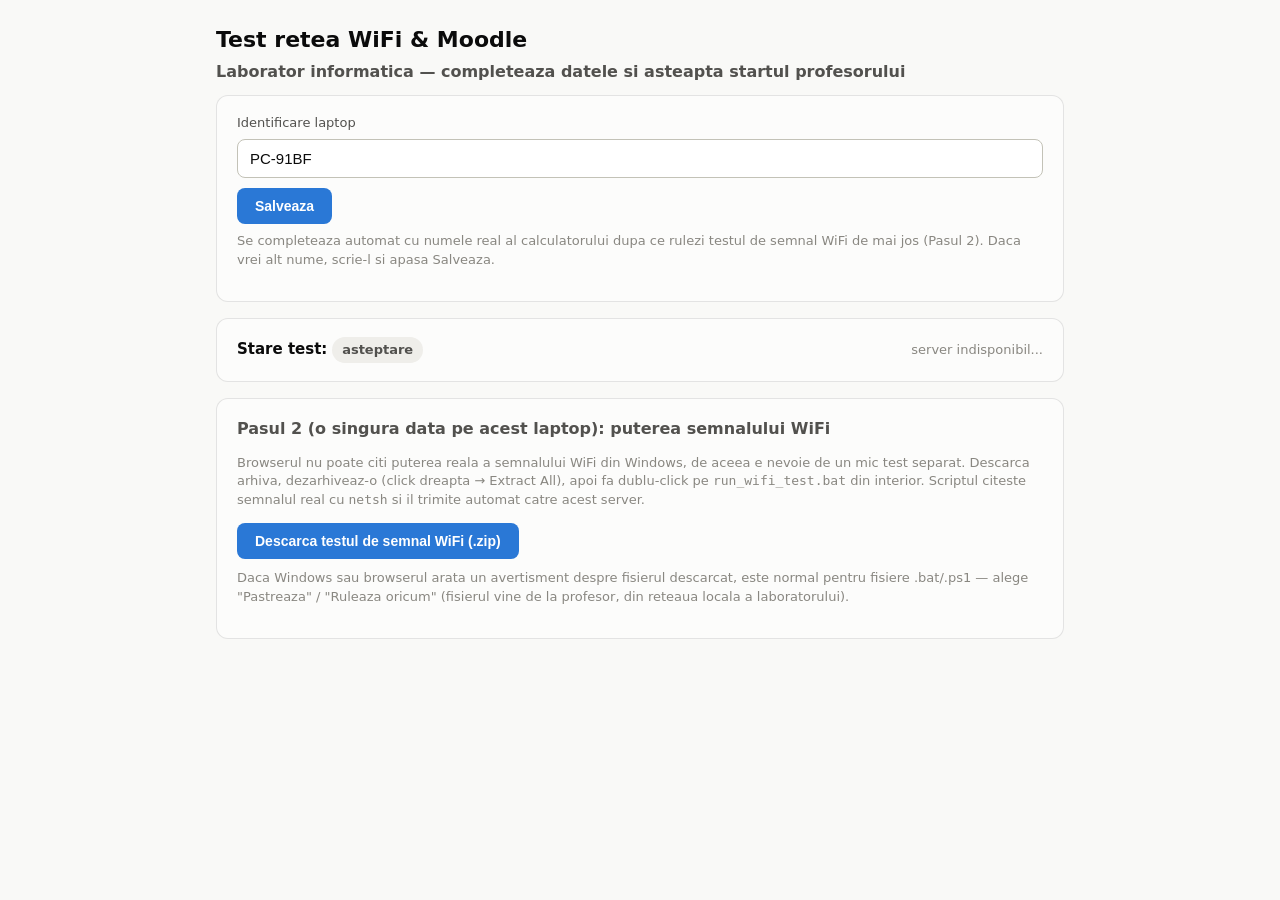
==== static/index.html @ 14b4c061 "Test retea WiFi si Moodle pentru laboratorul de informatica - lab_server.py: server central (port 80" ====
<!doctype html>
<html lang="ro">
<head>
<meta charset="utf-8">
<meta name="viewport" content="width=device-width, initial-scale=1">
<title>Test retea WiFi — Laborator informatica</title>
<link rel="stylesheet" href="/static/style.css">
</head>
<body>
<div class="wrap">
  <h1>Test retea WiFi &amp; Moodle</h1>
  <h2>Laborator informatica — completeaza datele si asteapta startul profesorului</h2>

  <div class="card" id="card-id">
    <label for="clientId">Identificare laptop</label>
    <div class="row">
      <input type="text" id="clientId" placeholder="PC-01">
      <button id="btnSave">Salveaza</button>
    </div>
    <p class="muted" style="margin-top:8px;">
      Se completeaza automat cu numele real al calculatorului dupa ce rulezi testul de
      semnal WiFi de mai jos (Pasul 2). Daca vrei alt nume, scrie-l si apasa Salveaza.
    </p>
  </div>

  <div class="card">
    <div class="row" style="justify-content: space-between;">
      <div>
        <strong>Stare test:</strong>
        <span class="status-pill idle" id="statusPill">asteptare</span>
      </div>
      <span class="muted" id="sessionInfo"></span>
    </div>
  </div>

  <div class="card" id="card-progress" style="display:none;">
    <h2>Test in curs...</h2>
    <div class="muted" id="progressText">Pregatire...</div>
  </div>

  <div class="card" id="card-results" style="display:none;">
    <h2>Rezultatele tale</h2>
    <div class="result-list" id="resultList"></div>
  </div>

  <div class="card">
    <h2>Pasul 2 (o singura data pe acest laptop): puterea semnalului WiFi</h2>
    <p class="muted">
      Browserul nu poate citi puterea reala a semnalului WiFi din Windows, de aceea e nevoie de
      un mic test separat. Descarca arhiva, dezarhiveaz-o (click dreapta → Extract All), apoi
      fa dublu-click pe <code>run_wifi_test.bat</code> din interior. Scriptul citeste semnalul
      real cu <code>netsh</code> si il trimite automat catre acest server.
    </p>
    <a href="/download/test-wifi.zip" download>
      <button>Descarca testul de semnal WiFi (.zip)</button>
    </a>
    <p class="muted" style="margin-top:10px;">
      Daca Windows sau browserul arata un avertisment despre fisierul descarcat, este normal
      pentru fisiere .bat/.ps1 — alege "Pastreaza" / "Ruleaza oricum" (fisierul vine de la
      profesor, din reteaua locala a laboratorului).
    </p>
  </div>
</div>
<script src="/static/client.js"></script>
</body>
</html>
---- static/style.css ----
:root {
  color-scheme: light;
  --surface-1: #fcfcfb;
  --page: #f9f9f7;
  --text-primary: #0b0b0b;
  --text-secondary: #52514e;
  --text-muted: #898781;
  --gridline: #e1e0d9;
  --baseline: #c3c2b7;
  --border: rgba(11, 11, 11, 0.10);
  --series-blue: #2a78d6;
  --status-good: #0ca30c;
  --status-warning: #fab219;
  --status-serious: #ec835a;
  --status-critical: #d03b3b;
}

* { box-sizing: border-box; }

body {
  margin: 0;
  background: var(--page);
  color: var(--text-primary);
  font-family: system-ui, -apple-system, "Segoe UI", sans-serif;
  font-size: 15px;
  line-height: 1.45;
}

.wrap {
  max-width: 880px;
  margin: 0 auto;
  padding: 24px 16px 64px;
}

h1 {
  font-size: 22px;
  margin: 0 0 4px;
}

h2 {
  font-size: 16px;
  margin: 0 0 12px;
  color: var(--text-secondary);
}

.card {
  background: var(--surface-1);
  border: 1px solid var(--border);
  border-radius: 12px;
  padding: 18px 20px;
  margin-bottom: 16px;
}

label {
  display: block;
  font-size: 13px;
  color: var(--text-secondary);
  margin-bottom: 6px;
}

input[type="text"] {
  width: 100%;
  padding: 10px 12px;
  border: 1px solid var(--baseline);
  border-radius: 8px;
  font-size: 15px;
  background: #fff;
  color: var(--text-primary);
}

button {
  appearance: none;
  border: none;
  background: var(--series-blue);
  color: #fff;
  padding: 10px 18px;
  border-radius: 8px;
  font-size: 14px;
  font-weight: 600;
  cursor: pointer;
}

button:disabled {
  background: var(--baseline);
  cursor: not-allowed;
}

button.secondary {
  background: transparent;
  color: var(--series-blue);
  border: 1px solid var(--series-blue);
}

.row { display: flex; gap: 10px; flex-wrap: wrap; align-items: center; }

.status-pill {
  display: inline-flex;
  align-items: center;
  gap: 6px;
  padding: 4px 10px;
  border-radius: 999px;
  font-size: 13px;
  font-weight: 600;
}
.status-pill.idle { background: #efeeea; color: var(--text-secondary); }
.status-pill.running { background: #fff2d9; color: #7a5600; }
.status-pill.stopped { background: #e7f6e7; color: #0c6b0c; }

.stat-grid {
  display: grid;
  grid-template-columns: repeat(auto-fit, minmax(150px, 1fr));
  gap: 12px;
}
.stat-tile {
  background: var(--surface-1);
  border: 1px solid var(--border);
  border-radius: 10px;
  padding: 14px 16px;
}
.stat-tile .label {
  font-size: 12px;
  color: var(--text-muted);
  margin-bottom: 4px;
}
.stat-tile .value {
  font-size: 26px;
  font-weight: 700;
  font-variant-numeric: tabular-nums;
}
.stat-tile .unit { font-size: 13px; color: var(--text-secondary); font-weight: 500; }

.badge {
  display: inline-flex;
  align-items: center;
  gap: 5px;
  font-size: 12px;
  font-weight: 700;
  padding: 2px 8px;
  border-radius: 999px;
}
.badge.good { background: #e6f6e6; color: #0b5e0b; }
.badge.warning { background: #fff2d6; color: #7a5200; }
.badge.serious { background: #fde6dd; color: #8a3214; }
.badge.critical { background: #fbe3e3; color: #8a1f1f; }

table {
  width: 100%;
  border-collapse: collapse;
  font-size: 13px;
}
th, td {
  text-align: left;
  padding: 8px 10px;
  border-bottom: 1px solid var(--gridline);
  white-space: nowrap;
}
th { color: var(--text-muted); font-weight: 600; font-size: 12px; }
td.num { font-variant-numeric: tabular-nums; text-align: right; }
th.num { text-align: right; }

.bar-row { display: flex; align-items: center; gap: 10px; margin-bottom: 8px; }
.bar-row .name { width: 190px; font-size: 12px; color: var(--text-secondary); flex-shrink: 0; overflow: hidden; text-overflow: ellipsis; white-space: nowrap; }
.bar-track { flex: 1; background: var(--gridline); border-radius: 4px; height: 14px; overflow: hidden; }
.bar-fill { height: 100%; border-radius: 4px; }
.bar-val { width: 70px; text-align: right; font-size: 12px; font-variant-numeric: tabular-nums; color: var(--text-secondary); flex-shrink: 0; }

.muted { color: var(--text-muted); font-size: 13px; }
.result-list { font-size: 14px; }
.result-list div { display: flex; justify-content: space-between; padding: 6px 0; border-bottom: 1px solid var(--gridline); }
.result-list div:last-child { border-bottom: none; }
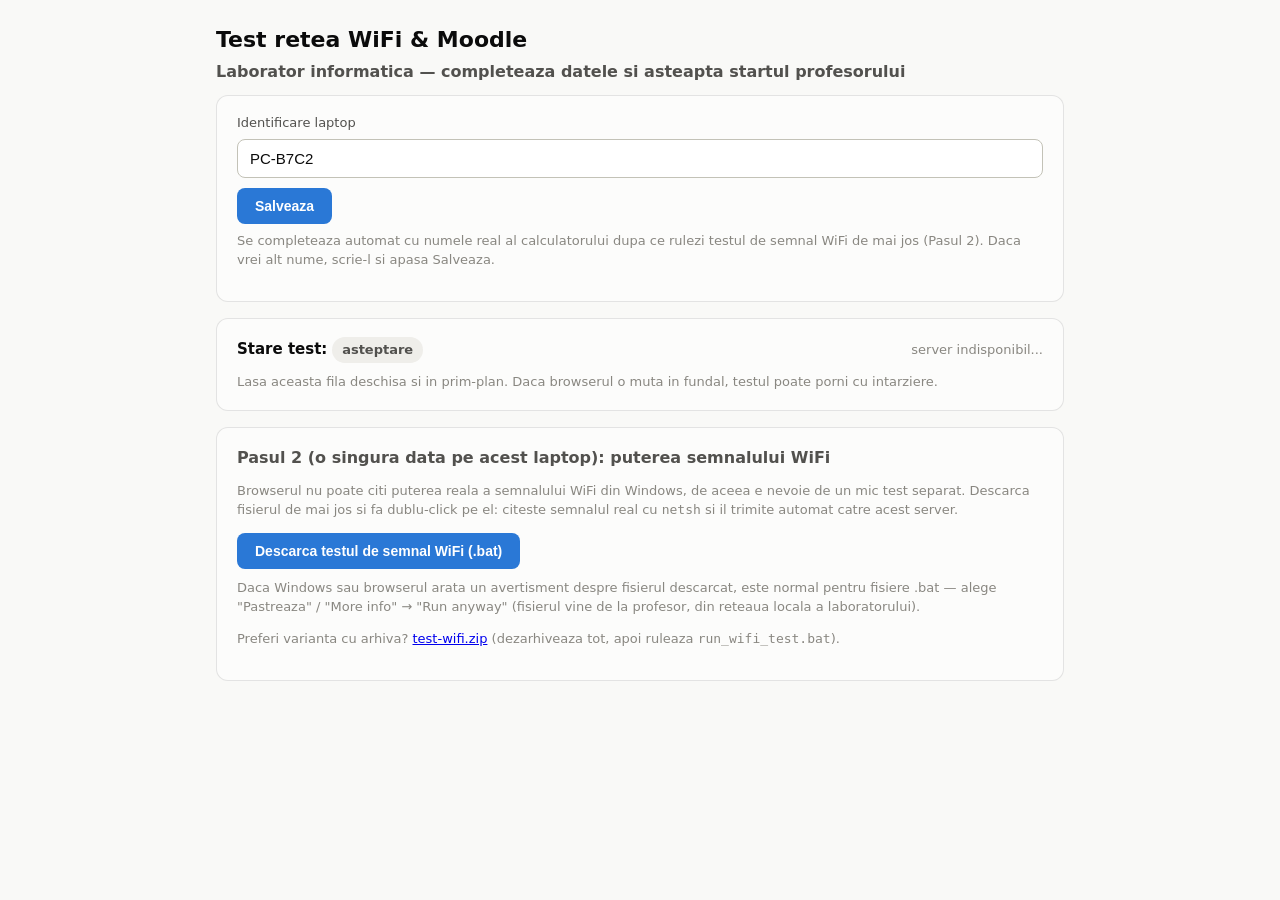
==== commit 68bd471a: "Masuratori mai corecte in interfata si panou de administrare client.js: - latenta masurata dupa o ru" ====
--- a/static/index.html
+++ b/static/index.html
@@ -31,6 +31,10 @@
       </div>
       <span class="muted" id="sessionInfo"></span>
     </div>
+    <p class="muted" style="margin:10px 0 0;">
+      Lasa aceasta fila deschisa si in prim-plan. Daca browserul o muta in fundal,
+      testul poate porni cu intarziere.
+    </p>
   </div>
 
   <div class="card" id="card-progress" style="display:none;">
@@ -47,17 +51,20 @@
     <h2>Pasul 2 (o singura data pe acest laptop): puterea semnalului WiFi</h2>
     <p class="muted">
       Browserul nu poate citi puterea reala a semnalului WiFi din Windows, de aceea e nevoie de
-      un mic test separat. Descarca arhiva, dezarhiveaz-o (click dreapta → Extract All), apoi
-      fa dublu-click pe <code>run_wifi_test.bat</code> din interior. Scriptul citeste semnalul
-      real cu <code>netsh</code> si il trimite automat catre acest server.
+      un mic test separat. Descarca fisierul de mai jos si fa dublu-click pe el: citeste
+      semnalul real cu <code>netsh</code> si il trimite automat catre acest server.
     </p>
-    <a href="/download/test-wifi.zip" download>
-      <button>Descarca testul de semnal WiFi (.zip)</button>
+    <a href="/download/test-wifi.bat" download>
+      <button>Descarca testul de semnal WiFi (.bat)</button>
     </a>
     <p class="muted" style="margin-top:10px;">
       Daca Windows sau browserul arata un avertisment despre fisierul descarcat, este normal
-      pentru fisiere .bat/.ps1 — alege "Pastreaza" / "Ruleaza oricum" (fisierul vine de la
+      pentru fisiere .bat — alege "Pastreaza" / "More info" → "Run anyway" (fisierul vine de la
       profesor, din reteaua locala a laboratorului).
+    </p>
+    <p class="muted" style="margin-top:6px;">
+      Preferi varianta cu arhiva? <a href="/download/test-wifi.zip" download>test-wifi.zip</a>
+      (dezarhiveaza tot, apoi ruleaza <code>run_wifi_test.bat</code>).
     </p>
   </div>
 </div>
--- a/static/style.css
+++ b/static/style.css
@@ -142,6 +142,19 @@
 .badge.warning { background: #fff2d6; color: #7a5200; }
 .badge.serious { background: #fde6dd; color: #8a3214; }
 .badge.critical { background: #fbe3e3; color: #8a1f1f; }
+.badge.neutral { background: #efeeea; color: var(--text-secondary); }
+
+.health-row { padding: 4px 0; font-size: 14px; }
+.health-row strong { font-weight: 600; }
+.warn-line {
+  margin-top: 8px;
+  padding: 8px 10px;
+  border-left: 3px solid var(--status-warning);
+  background: #fff8e8;
+  border-radius: 4px;
+  font-size: 13px;
+  color: #6b4a00;
+}
 
 table {
   width: 100%;
